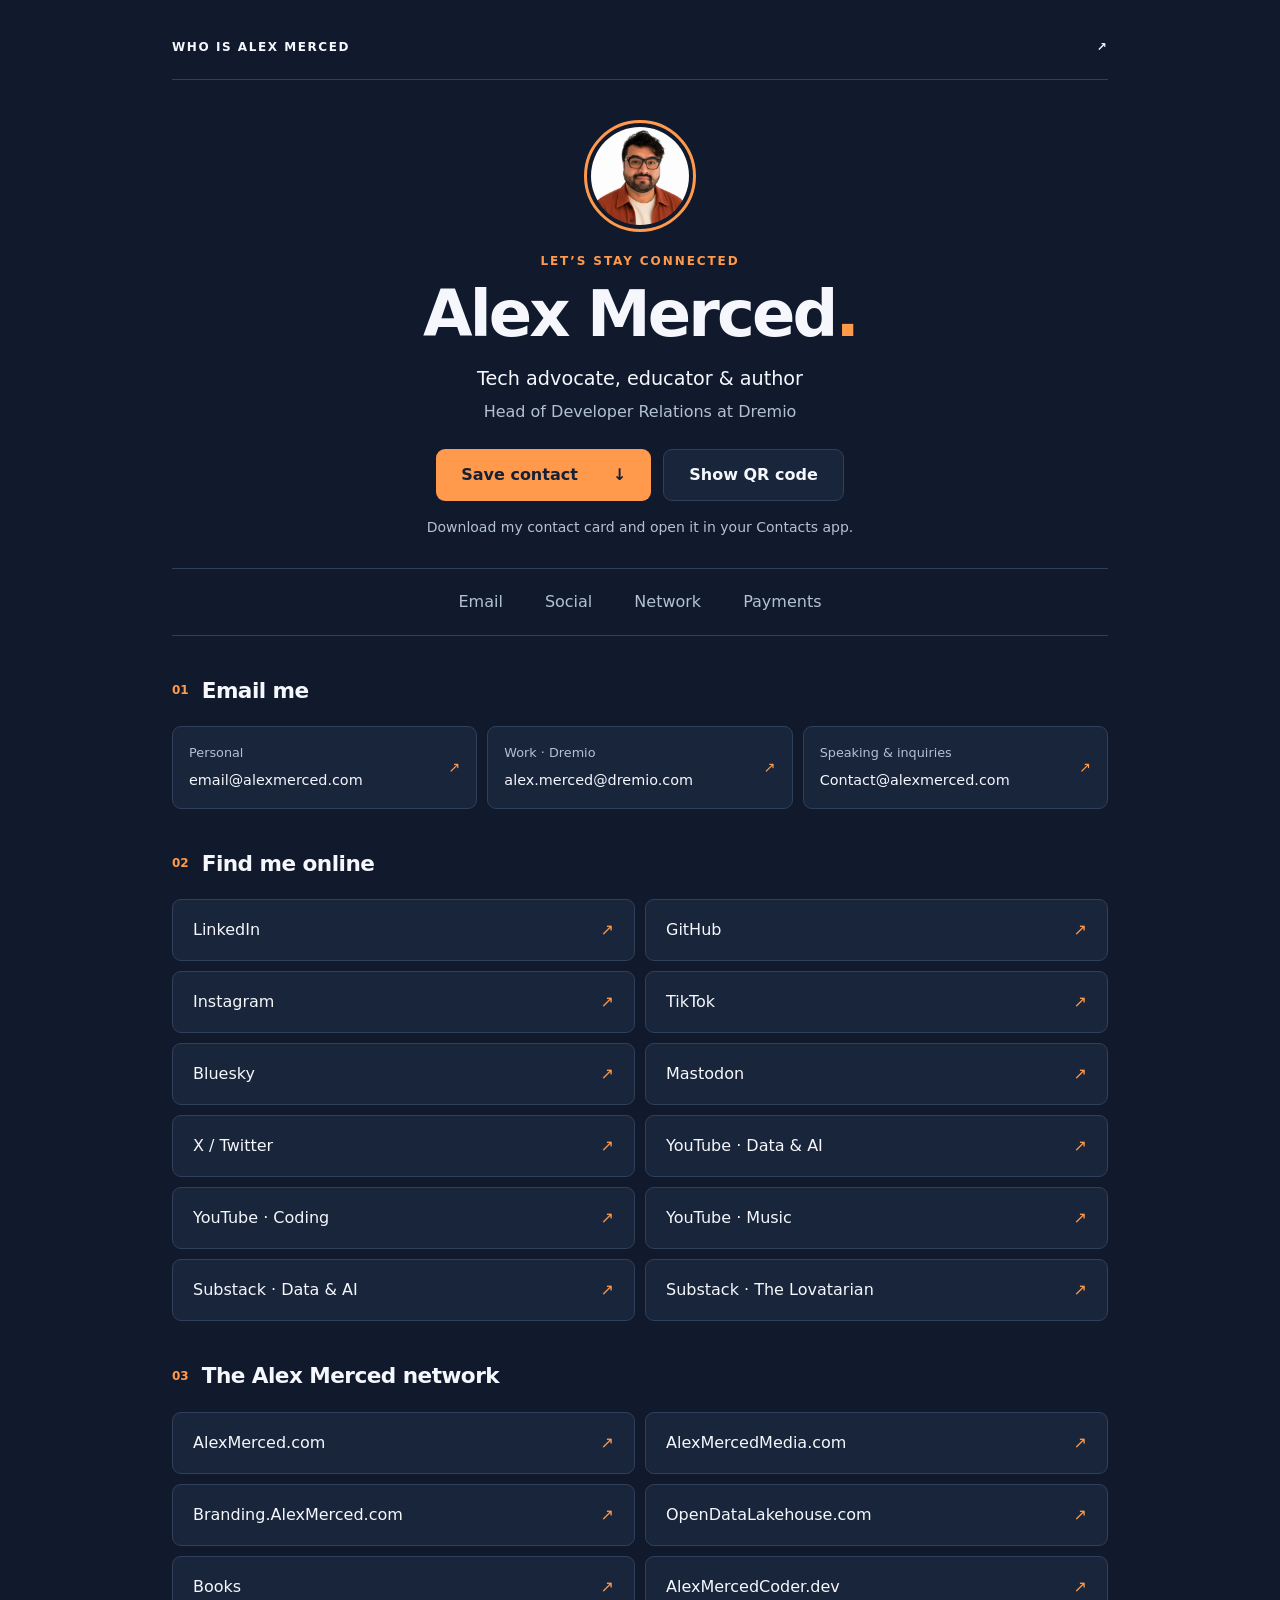
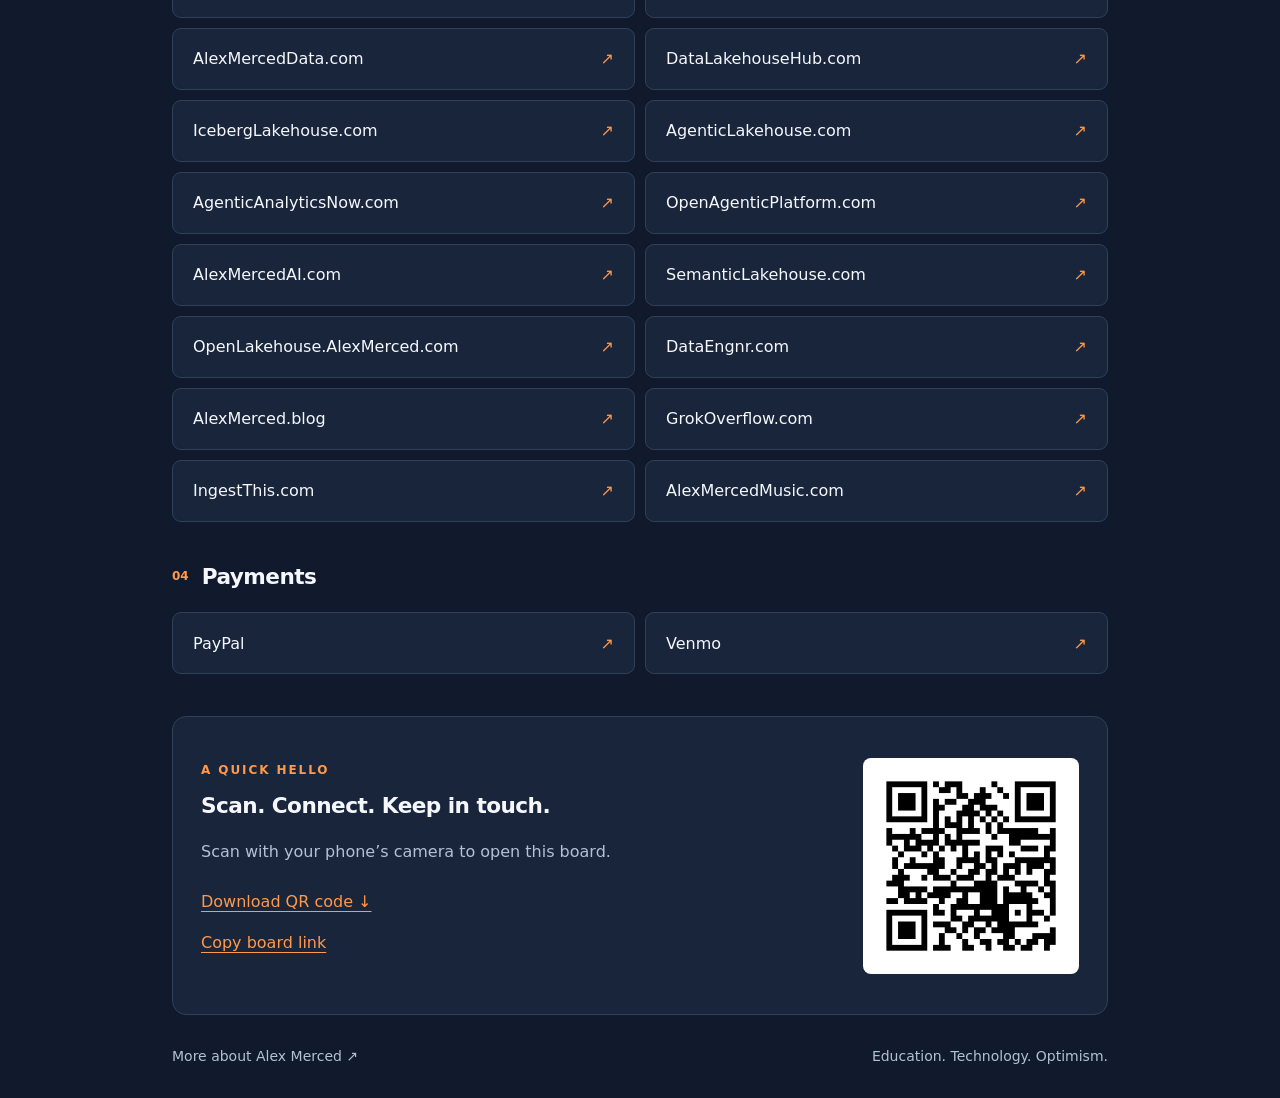
==== bcard/index.html @ e620d000 "Add non-indexed contact card at /bcard" ====
<!doctype html>
<html lang="en">
<head>
<meta charset="utf-8">
<meta name="viewport" content="width=device-width, initial-scale=1">
<meta name="robots" content="noindex, follow">
<title>Alex Merced · Contact Board</title>
<meta name="description" content="Save Alex Merced’s contact details, connect on social media, and explore the Alex Merced network.">
<link rel="icon" href="/assets/img/favicon.png">
<link rel="stylesheet" href="/bcard/bcard.css">
<script src="/bcard/bcard.js" defer></script>
</head>
<body>
<a class="skip-link" href="#contact">Skip to contact details</a>
<main>
<header class="profile">
<a class="eyebrow" href="/">WHO IS ALEX MERCED <span aria-hidden="true">↗</span></a>
<img class="portrait" src="/assets/img/alex-merced-headshot.webp" alt="Alex Merced" width="112" height="112">
<p class="kicker">LET’S STAY CONNECTED</p>
<h1>Alex Merced<span>.</span></h1>
<p class="subtitle">Tech advocate, educator & author</p>
<p class="role">Head of Developer Relations at Dremio</p>
<div class="actions"><a class="button primary" href="/bcard/alex-merced.vcf" download="Alex-Merced.vcf">Save contact <span aria-hidden="true">↓</span></a><a class="button secondary" href="#share">Show QR code</a></div>
<p class="hint">Download my contact card and open it in your Contacts app.</p>
<nav class="section-nav" aria-label="Board sections"><a href="#contact">Email</a><a href="#social">Social</a><a href="#network">Network</a><a href="#payments">Payments</a></nav>
</header>
<div class="content">
<section id="contact"><div class="section-heading"><span class="number">01</span><h2>Email me</h2></div><div class="email-list"><a class="link-card email-card" href="mailto:email@alexmerced.com"><span><small>Personal</small>email@alexmerced.com</span><span aria-hidden="true">↗</span></a>
<a class="link-card email-card" href="mailto:alex.merced@dremio.com"><span><small>Work · Dremio</small>alex.merced@dremio.com</span><span aria-hidden="true">↗</span></a>
<a class="link-card email-card" href="mailto:Contact@alexmerced.com"><span><small>Speaking &amp; inquiries</small>Contact@alexmerced.com</span><span aria-hidden="true">↗</span></a></div></section>
<section id="social"><div class="section-heading"><span class="number">02</span><h2>Find me online</h2></div><div class="link-grid"><a class="link-card" href="https://www.linkedin.com/in/alexmerced" target="_blank" rel="noopener noreferrer"><span>LinkedIn</span><span aria-hidden="true">↗</span></a>
<a class="link-card" href="https://github.com/alexmercedcoder" target="_blank" rel="noopener noreferrer"><span>GitHub</span><span aria-hidden="true">↗</span></a>
<a class="link-card" href="https://www.instagram.com/alexmercedcoder" target="_blank" rel="noopener noreferrer"><span>Instagram</span><span aria-hidden="true">↗</span></a>
<a class="link-card" href="https://www.tiktok.com/@alexmercedcoder" target="_blank" rel="noopener noreferrer"><span>TikTok</span><span aria-hidden="true">↗</span></a>
<a class="link-card" href="https://bsky.app/profile/alextalksdatalakehouses.fyi" target="_blank" rel="noopener noreferrer"><span>Bluesky</span><span aria-hidden="true">↗</span></a>
<a class="link-card" href="https://me.dm/@thealexmerced" target="_blank" rel="noopener noreferrer"><span>Mastodon</span><span aria-hidden="true">↗</span></a>
<a class="link-card" href="https://twitter.com/amdatalakehouse" target="_blank" rel="noopener noreferrer"><span>X / Twitter</span><span aria-hidden="true">↗</span></a>
<a class="link-card" href="https://www.youtube.com/@alexmerceddata" target="_blank" rel="noopener noreferrer"><span>YouTube · Data &amp; AI</span><span aria-hidden="true">↗</span></a>
<a class="link-card" href="https://www.youtube.com/@alexmercedcoder" target="_blank" rel="noopener noreferrer"><span>YouTube · Coding</span><span aria-hidden="true">↗</span></a>
<a class="link-card" href="https://www.youtube.com/user/AlexMercedMusic" target="_blank" rel="noopener noreferrer"><span>YouTube · Music</span><span aria-hidden="true">↗</span></a>
<a class="link-card" href="https://amdatalakehouse.substack.com" target="_blank" rel="noopener noreferrer"><span>Substack · Data &amp; AI</span><span aria-hidden="true">↗</span></a>
<a class="link-card" href="https://loveatarian.substack.com/" target="_blank" rel="noopener noreferrer"><span>Substack · The Lovatarian</span><span aria-hidden="true">↗</span></a></div></section>
<section id="network"><div class="section-heading"><span class="number">03</span><h2>The Alex Merced network</h2></div><div class="link-grid"><a class="link-card" href="https://alexmerced.com" target="_blank" rel="noopener noreferrer"><span>AlexMerced.com</span><span aria-hidden="true">↗</span></a>
<a class="link-card" href="https://alexmercedmedia.com" target="_blank" rel="noopener noreferrer"><span>AlexMercedMedia.com</span><span aria-hidden="true">↗</span></a>
<a class="link-card" href="https://branding.alexmerced.com" target="_blank" rel="noopener noreferrer"><span>Branding.AlexMerced.com</span><span aria-hidden="true">↗</span></a>
<a class="link-card" href="https://opendatalakehouse.com" target="_blank" rel="noopener noreferrer"><span>OpenDataLakehouse.com</span><span aria-hidden="true">↗</span></a>
<a class="link-card" href="https://books.alexmerced.com" target="_blank" rel="noopener noreferrer"><span>Books</span><span aria-hidden="true">↗</span></a>
<a class="link-card" href="https://alexmercedcoder.dev" target="_blank" rel="noopener noreferrer"><span>AlexMercedCoder.dev</span><span aria-hidden="true">↗</span></a>
<a class="link-card" href="https://alexmerceddata.com" target="_blank" rel="noopener noreferrer"><span>AlexMercedData.com</span><span aria-hidden="true">↗</span></a>
<a class="link-card" href="https://datalakehousehub.com" target="_blank" rel="noopener noreferrer"><span>DataLakehouseHub.com</span><span aria-hidden="true">↗</span></a>
<a class="link-card" href="https://iceberglakehouse.com" target="_blank" rel="noopener noreferrer"><span>IcebergLakehouse.com</span><span aria-hidden="true">↗</span></a>
<a class="link-card" href="https://agenticlakehouse.com" target="_blank" rel="noopener noreferrer"><span>AgenticLakehouse.com</span><span aria-hidden="true">↗</span></a>
<a class="link-card" href="https://agenticanalyticsnow.com" target="_blank" rel="noopener noreferrer"><span>AgenticAnalyticsNow.com</span><span aria-hidden="true">↗</span></a>
<a class="link-card" href="https://openagenticplatform.com" target="_blank" rel="noopener noreferrer"><span>OpenAgenticPlatform.com</span><span aria-hidden="true">↗</span></a>
<a class="link-card" href="https://www.alexmercedai.com" target="_blank" rel="noopener noreferrer"><span>AlexMercedAI.com</span><span aria-hidden="true">↗</span></a>
<a class="link-card" href="https://semanticlakehouse.com" target="_blank" rel="noopener noreferrer"><span>SemanticLakehouse.com</span><span aria-hidden="true">↗</span></a>
<a class="link-card" href="https://openlakehouse.alexmerced.com" target="_blank" rel="noopener noreferrer"><span>OpenLakehouse.AlexMerced.com</span><span aria-hidden="true">↗</span></a>
<a class="link-card" href="https://dataengnr.com" target="_blank" rel="noopener noreferrer"><span>DataEngnr.com</span><span aria-hidden="true">↗</span></a>
<a class="link-card" href="https://alexmerced.blog" target="_blank" rel="noopener noreferrer"><span>AlexMerced.blog</span><span aria-hidden="true">↗</span></a>
<a class="link-card" href="https://grokoverflow.com" target="_blank" rel="noopener noreferrer"><span>GrokOverflow.com</span><span aria-hidden="true">↗</span></a>
<a class="link-card" href="https://ingestthis.com" target="_blank" rel="noopener noreferrer"><span>IngestThis.com</span><span aria-hidden="true">↗</span></a>
<a class="link-card" href="https://alexmercedmusic.com" target="_blank" rel="noopener noreferrer"><span>AlexMercedMusic.com</span><span aria-hidden="true">↗</span></a></div></section>
<section id="payments"><div class="section-heading"><span class="number">04</span><h2>Payments</h2></div><div class="link-grid" id="payment-links"><a class="link-card" href="https://paypal.me/thealexmerced" target="_blank" rel="noopener noreferrer"><span>PayPal</span><span aria-hidden="true">↗</span></a>
<a class="link-card" href="https://venmo.com/u/thealexmerced" target="_blank" rel="noopener noreferrer"><span>Venmo</span><span aria-hidden="true">↗</span></a></div></section>
<section id="share" class="share-card"><div><p class="kicker">A QUICK HELLO</p><h2>Scan. Connect. Keep in touch.</h2><p>Scan with your phone’s camera to open this board.</p><a class="text-link" href="/bcard/bcard-qr.png" download="Alex-Merced-QR.png">Download QR code ↓</a><button class="text-link" id="copy-link" type="button" hidden>Copy board link</button><p id="copy-status" role="status" aria-live="polite"></p></div><img src="/bcard/bcard-qr.png" alt="QR code linking to https://whoisalexmerced.com/bcard/" width="216" height="216"></section>
<footer><a href="/">More about Alex Merced ↗</a><span>Education. Technology. Optimism.</span></footer>
</div>
</main>
</body>
</html>
---- bcard/bcard.css ----
:root{color-scheme:dark;--bg:#101a2c;--panel:#18253b;--line:#30405a;--text:#f5f7fc;--muted:#b3c1d5;--accent:#ff994c}*{box-sizing:border-box}html{scroll-behavior:smooth;scroll-padding-top:24px}body{margin:0;background:var(--bg);color:var(--text);font:16px/1.6 system-ui,-apple-system,BlinkMacSystemFont,"Segoe UI",sans-serif}a{color:inherit;text-decoration:none}button{font:inherit}a,button{-webkit-tap-highlight-color:transparent}a:focus-visible,button:focus-visible{outline:3px solid var(--accent);outline-offset:5px}main{max-width:1000px;margin:auto;padding:0 32px}.profile{padding:38px 0 0;text-align:center}.eyebrow{display:flex;justify-content:space-between;letter-spacing:.13em;font-size:.75rem;font-weight:750;border-bottom:1px solid var(--line);padding-bottom:22px;text-align:left}.portrait{display:block;margin:40px auto 20px;border-radius:50%;object-fit:cover;border:3px solid var(--accent);padding:4px;background:var(--bg)}.kicker{font-size:.75rem;letter-spacing:.16em;color:var(--accent);font-weight:750;margin:16px 0 8px}h1{font-size:clamp(2.5rem,8vw,4rem);line-height:1.1;letter-spacing:-.045em;margin:0 0 14px}h1 span{color:var(--accent)}.subtitle{font-size:1.2rem;margin:0}.role{color:var(--muted);margin:5px 0 24px}.actions{display:flex;justify-content:center;gap:12px;flex-wrap:wrap}.button{min-height:50px;padding:12px 25px;border-radius:9px;font-weight:700}.primary{background:var(--accent);color:#142035;display:flex;gap:35px;align-items:center}.secondary{border:1px solid var(--line);background:var(--panel)}.hint{font-size:.875rem;color:var(--muted);margin:15px 0 30px}.section-nav{display:flex;justify-content:center;gap:8px;border-top:1px solid var(--line);border-bottom:1px solid var(--line);padding:12px 0}.section-nav a{padding:8px 17px;color:var(--muted);border-radius:6px}.section-nav a:hover{background:var(--panel);color:var(--text)}section{padding-top:38px}.section-heading{display:flex;align-items:center;gap:13px;margin-bottom:18px}.number{font-size:.75rem;color:var(--accent);font-weight:700}h2{font-size:1.35rem;letter-spacing:-.025em;margin:0}.link-grid{display:grid;grid-template-columns:repeat(2,minmax(0,1fr));gap:10px}.link-card{display:flex;align-items:center;justify-content:space-between;gap:16px;min-height:62px;padding:16px 20px;border:1px solid var(--line);border-radius:9px;background:var(--panel);transition:border-color .15s,background .15s;overflow-wrap:anywhere}.link-card>span:last-child{color:var(--accent)}.link-card:hover{border-color:var(--accent);background:#1d2e47}.email-list{display:grid;grid-template-columns:repeat(3,minmax(0,1fr));gap:10px}.email-card{padding:16px;font-size:.9rem}.email-card small{display:block;color:var(--muted);font-size:.8rem;margin-bottom:5px}.share-card{display:flex;align-items:center;justify-content:space-between;gap:28px;background:var(--panel);border:1px solid var(--line);border-radius:14px;margin-top:42px;padding:28px}.share-card p{color:var(--muted)}.share-card .kicker{color:var(--accent)}.share-card img{border-radius:8px;max-width:100%;height:auto}.text-link{display:block;color:var(--accent);text-decoration:underline;text-underline-offset:4px;padding:8px 0;background:none;border:0;cursor:pointer}.text-link[hidden]{display:none}#copy-status{font-size:.875rem;margin:0;min-height:1.6em}footer{display:flex;justify-content:space-between;gap:20px;padding:30px 0;font-size:.875rem;color:var(--muted)}.skip-link{position:absolute;top:8px;left:8px;padding:12px;background:var(--accent);color:#101a2c;transform:translateY(-160%)}.skip-link:focus{transform:none}@media(max-width:720px){.email-list{grid-template-columns:1fr}.share-card{flex-direction:column;align-items:flex-start}.share-card img{align-self:center}footer{flex-direction:column;gap:6px}}@media(max-width:480px){main{padding:0 20px}.profile{padding-top:24px}.portrait{margin-top:28px}.link-grid{grid-template-columns:1fr}.section-nav{justify-content:space-between;gap:0}.section-nav a{padding:8px 9px;font-size:.9rem}.button{padding:12px 18px}.share-card{padding:22px}.section-heading{gap:10px}h2{font-size:1.2rem}}@media(prefers-reduced-motion:reduce){html{scroll-behavior:auto}*{transition:none!important}}
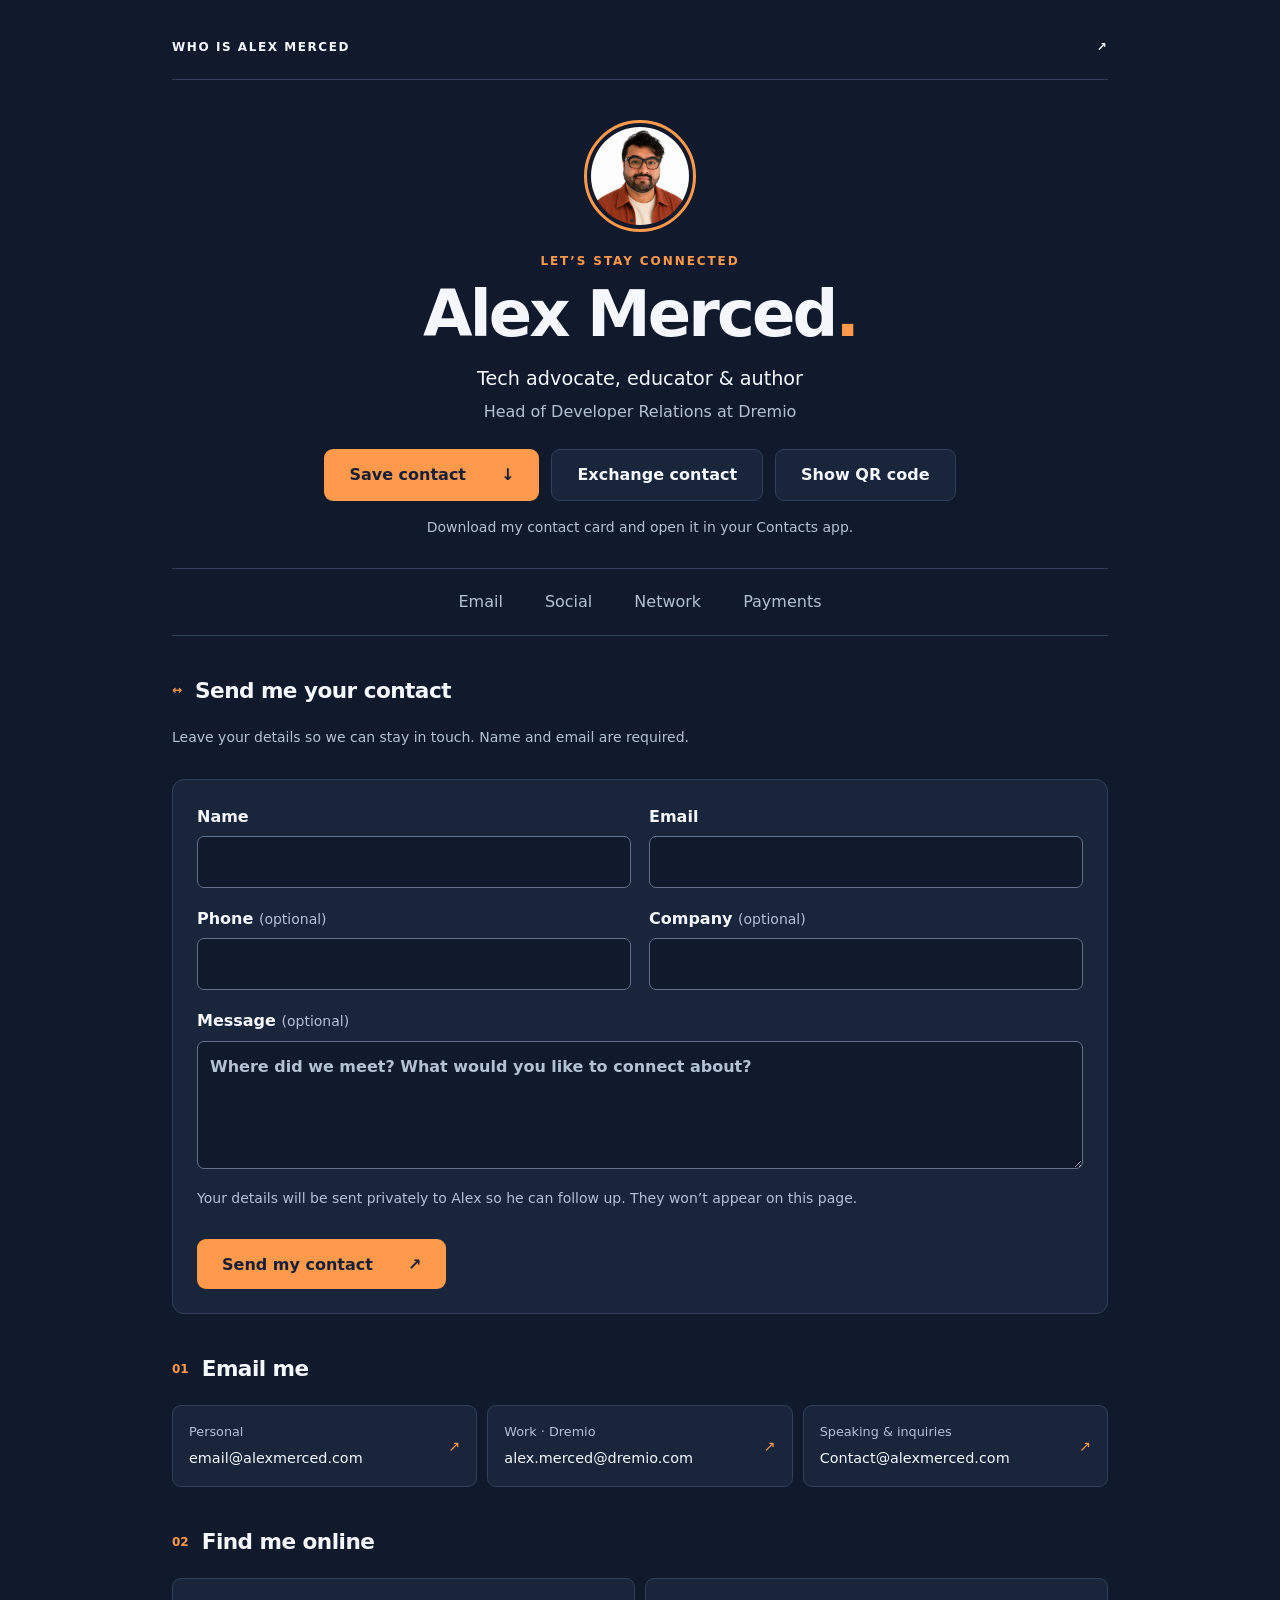
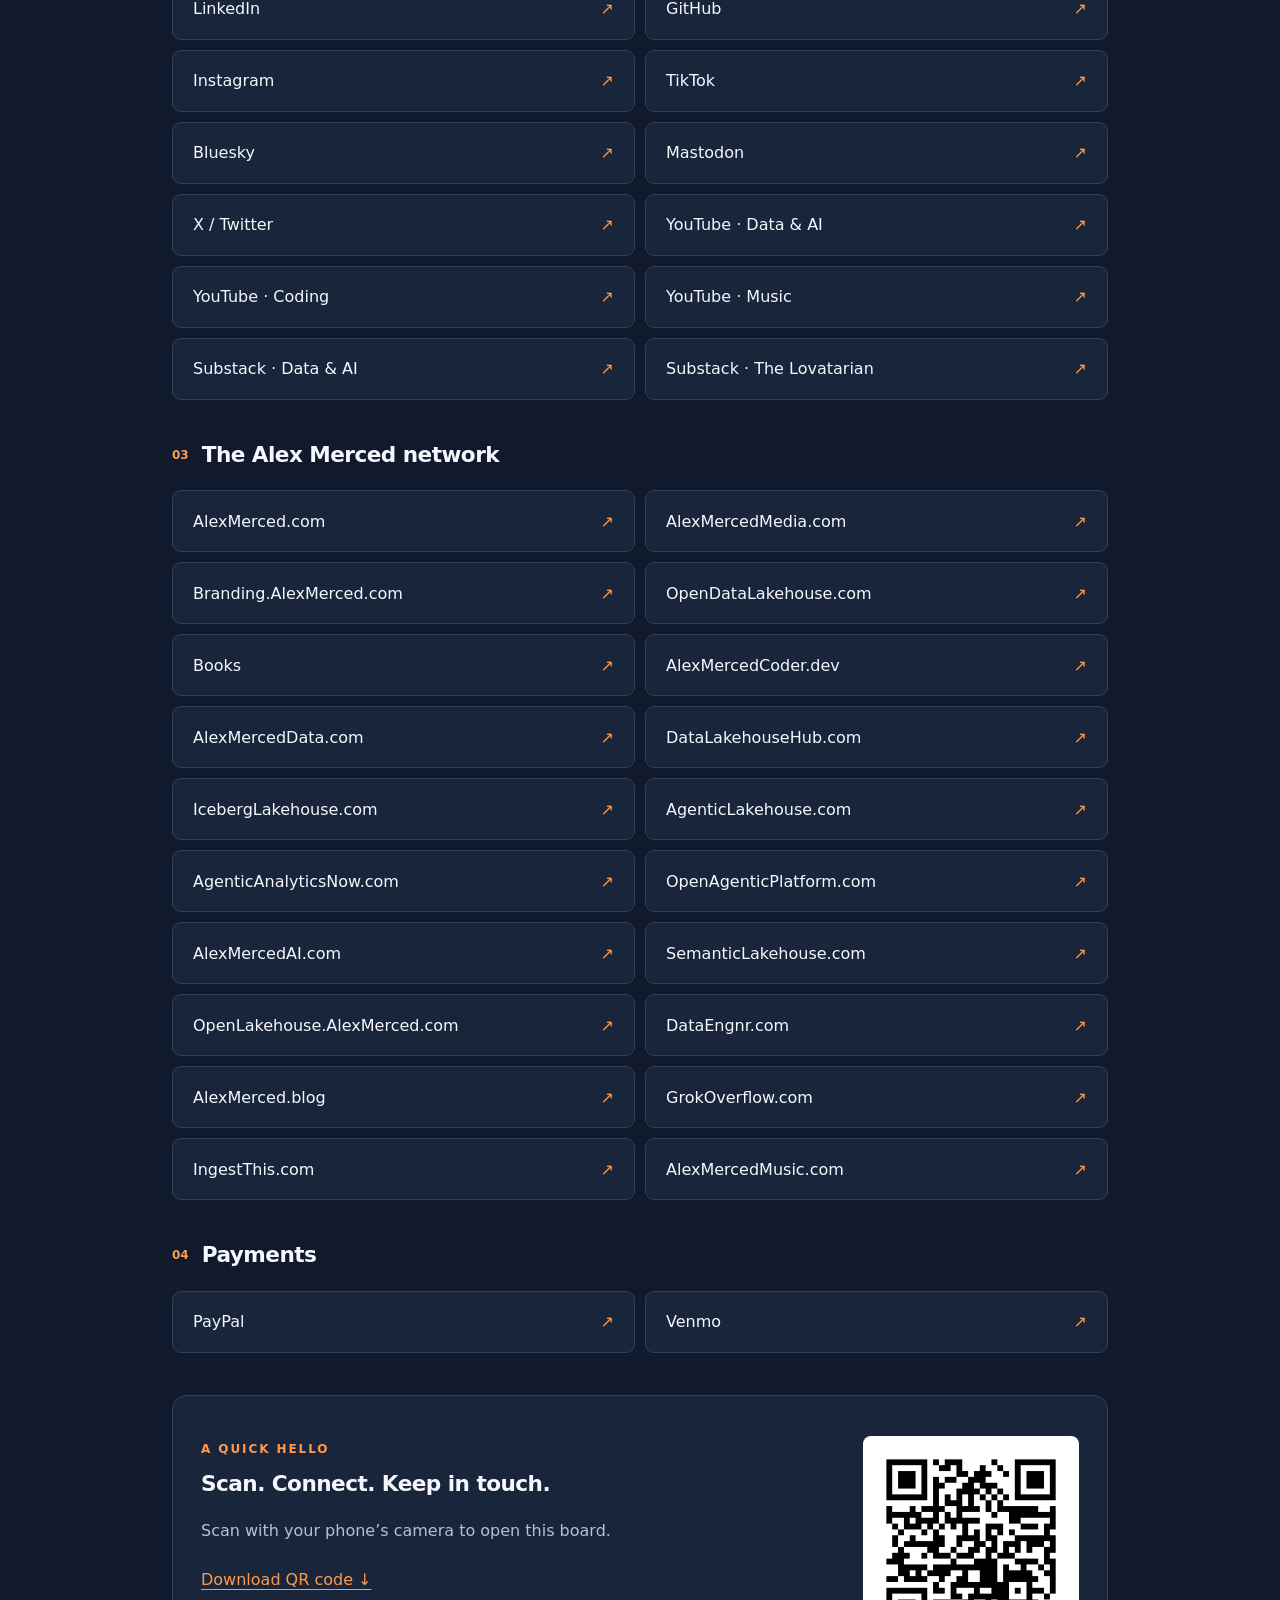
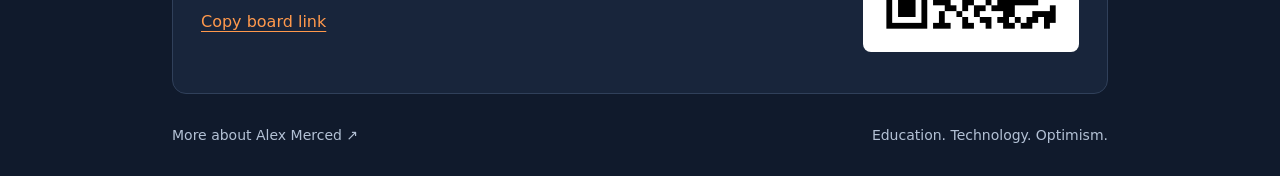
==== commit 2523572c: "Add contact exchange form to business card" ====
--- a/bcard/index.html
+++ b/bcard/index.html
@@ -20,11 +20,29 @@
 <h1>Alex Merced<span>.</span></h1>
 <p class="subtitle">Tech advocate, educator & author</p>
 <p class="role">Head of Developer Relations at Dremio</p>
-<div class="actions"><a class="button primary" href="/bcard/alex-merced.vcf" download="Alex-Merced.vcf">Save contact <span aria-hidden="true">↓</span></a><a class="button secondary" href="#share">Show QR code</a></div>
+<div class="actions"><a class="button primary" href="/bcard/alex-merced.vcf" download="Alex-Merced.vcf">Save contact <span aria-hidden="true">↓</span></a><a class="button secondary" href="#exchange">Exchange contact</a><a class="button secondary" href="#share">Show QR code</a></div>
 <p class="hint">Download my contact card and open it in your Contacts app.</p>
 <nav class="section-nav" aria-label="Board sections"><a href="#contact">Email</a><a href="#social">Social</a><a href="#network">Network</a><a href="#payments">Payments</a></nav>
 </header>
 <div class="content">
+<section id="exchange" aria-labelledby="exchange-heading">
+<div class="section-heading"><span class="number" aria-hidden="true">↔</span><h2 id="exchange-heading">Send me your contact</h2></div>
+<p class="hint">Leave your details so we can stay in touch. Name and email are required.</p>
+<form name="bcard-contact" method="POST" action="/bcard/thanks/" data-netlify="true" netlify-honeypot="bot-field" class="contact-form">
+<input type="hidden" name="form-name" value="bcard-contact">
+<input type="hidden" name="subject" value="New contact from Alex Merced’s business card">
+<p hidden><label>Leave this empty <input name="bot-field" tabindex="-1" autocomplete="off"></label></p>
+<div class="form-grid">
+<label for="contact-name">Name <input id="contact-name" name="name" autocomplete="name" maxlength="120" required></label>
+<label for="contact-email">Email <input id="contact-email" name="email" type="email" autocomplete="email" maxlength="254" required></label>
+<label for="contact-phone">Phone <span>(optional)</span><input id="contact-phone" name="phone" type="tel" autocomplete="tel" maxlength="50"></label>
+<label for="contact-company">Company <span>(optional)</span><input id="contact-company" name="company" autocomplete="organization" maxlength="160"></label>
+</div>
+<label for="contact-message">Message <span>(optional)</span><textarea id="contact-message" name="message" rows="4" maxlength="3000" placeholder="Where did we meet? What would you like to connect about?"></textarea></label>
+<p class="hint">Your details will be sent privately to Alex so he can follow up. They won’t appear on this page.</p>
+<button class="button primary" type="submit">Send my contact <span aria-hidden="true">↗</span></button>
+</form>
+</section>
 <section id="contact"><div class="section-heading"><span class="number">01</span><h2>Email me</h2></div><div class="email-list"><a class="link-card email-card" href="mailto:email@alexmerced.com"><span><small>Personal</small>email@alexmerced.com</span><span aria-hidden="true">↗</span></a>
 <a class="link-card email-card" href="mailto:alex.merced@dremio.com"><span><small>Work · Dremio</small>alex.merced@dremio.com</span><span aria-hidden="true">↗</span></a>
 <a class="link-card email-card" href="mailto:Contact@alexmerced.com"><span><small>Speaking &amp; inquiries</small>Contact@alexmerced.com</span><span aria-hidden="true">↗</span></a></div></section>
--- a/bcard/bcard.css
+++ b/bcard/bcard.css
@@ -1 +1,3 @@
 :root{color-scheme:dark;--bg:#101a2c;--panel:#18253b;--line:#30405a;--text:#f5f7fc;--muted:#b3c1d5;--accent:#ff994c}*{box-sizing:border-box}html{scroll-behavior:smooth;scroll-padding-top:24px}body{margin:0;background:var(--bg);color:var(--text);font:16px/1.6 system-ui,-apple-system,BlinkMacSystemFont,"Segoe UI",sans-serif}a{color:inherit;text-decoration:none}button{font:inherit}a,button{-webkit-tap-highlight-color:transparent}a:focus-visible,button:focus-visible{outline:3px solid var(--accent);outline-offset:5px}main{max-width:1000px;margin:auto;padding:0 32px}.profile{padding:38px 0 0;text-align:center}.eyebrow{display:flex;justify-content:space-between;letter-spacing:.13em;font-size:.75rem;font-weight:750;border-bottom:1px solid var(--line);padding-bottom:22px;text-align:left}.portrait{display:block;margin:40px auto 20px;border-radius:50%;object-fit:cover;border:3px solid var(--accent);padding:4px;background:var(--bg)}.kicker{font-size:.75rem;letter-spacing:.16em;color:var(--accent);font-weight:750;margin:16px 0 8px}h1{font-size:clamp(2.5rem,8vw,4rem);line-height:1.1;letter-spacing:-.045em;margin:0 0 14px}h1 span{color:var(--accent)}.subtitle{font-size:1.2rem;margin:0}.role{color:var(--muted);margin:5px 0 24px}.actions{display:flex;justify-content:center;gap:12px;flex-wrap:wrap}.button{min-height:50px;padding:12px 25px;border-radius:9px;font-weight:700}.primary{background:var(--accent);color:#142035;display:flex;gap:35px;align-items:center}.secondary{border:1px solid var(--line);background:var(--panel)}.hint{font-size:.875rem;color:var(--muted);margin:15px 0 30px}.section-nav{display:flex;justify-content:center;gap:8px;border-top:1px solid var(--line);border-bottom:1px solid var(--line);padding:12px 0}.section-nav a{padding:8px 17px;color:var(--muted);border-radius:6px}.section-nav a:hover{background:var(--panel);color:var(--text)}section{padding-top:38px}.section-heading{display:flex;align-items:center;gap:13px;margin-bottom:18px}.number{font-size:.75rem;color:var(--accent);font-weight:700}h2{font-size:1.35rem;letter-spacing:-.025em;margin:0}.link-grid{display:grid;grid-template-columns:repeat(2,minmax(0,1fr));gap:10px}.link-card{display:flex;align-items:center;justify-content:space-between;gap:16px;min-height:62px;padding:16px 20px;border:1px solid var(--line);border-radius:9px;background:var(--panel);transition:border-color .15s,background .15s;overflow-wrap:anywhere}.link-card>span:last-child{color:var(--accent)}.link-card:hover{border-color:var(--accent);background:#1d2e47}.email-list{display:grid;grid-template-columns:repeat(3,minmax(0,1fr));gap:10px}.email-card{padding:16px;font-size:.9rem}.email-card small{display:block;color:var(--muted);font-size:.8rem;margin-bottom:5px}.share-card{display:flex;align-items:center;justify-content:space-between;gap:28px;background:var(--panel);border:1px solid var(--line);border-radius:14px;margin-top:42px;padding:28px}.share-card p{color:var(--muted)}.share-card .kicker{color:var(--accent)}.share-card img{border-radius:8px;max-width:100%;height:auto}.text-link{display:block;color:var(--accent);text-decoration:underline;text-underline-offset:4px;padding:8px 0;background:none;border:0;cursor:pointer}.text-link[hidden]{display:none}#copy-status{font-size:.875rem;margin:0;min-height:1.6em}footer{display:flex;justify-content:space-between;gap:20px;padding:30px 0;font-size:.875rem;color:var(--muted)}.skip-link{position:absolute;top:8px;left:8px;padding:12px;background:var(--accent);color:#101a2c;transform:translateY(-160%)}.skip-link:focus{transform:none}@media(max-width:720px){.email-list{grid-template-columns:1fr}.share-card{flex-direction:column;align-items:flex-start}.share-card img{align-self:center}footer{flex-direction:column;gap:6px}}@media(max-width:480px){main{padding:0 20px}.profile{padding-top:24px}.portrait{margin-top:28px}.link-grid{grid-template-columns:1fr}.section-nav{justify-content:space-between;gap:0}.section-nav a{padding:8px 9px;font-size:.9rem}.button{padding:12px 18px}.share-card{padding:22px}.section-heading{gap:10px}h2{font-size:1.2rem}}@media(prefers-reduced-motion:reduce){html{scroll-behavior:auto}*{transition:none!important}}
+
+.contact-form{padding:24px;border:1px solid var(--line);border-radius:12px;background:var(--panel)}.form-grid{display:grid;grid-template-columns:repeat(2,minmax(0,1fr));gap:18px}.contact-form label{display:block;font-weight:600;margin-bottom:18px}.contact-form label span{font-weight:400;color:var(--muted);font-size:.875rem}.contact-form input,.contact-form textarea{display:block;width:100%;margin-top:7px;padding:12px;border:1px solid #62728b;border-radius:7px;background:var(--bg);color:var(--text);font:inherit}.contact-form textarea{resize:vertical}.contact-form input:focus-visible,.contact-form textarea:focus-visible{outline:3px solid var(--accent);outline-offset:2px}.contact-form textarea::placeholder{color:var(--muted)}.contact-form button{border:0;cursor:pointer}.contact-form [hidden]{display:none}.form-grid label{margin-bottom:0}.form-grid{margin-bottom:18px}@media(max-width:600px){.form-grid{grid-template-columns:1fr}.contact-form{padding:18px}}
